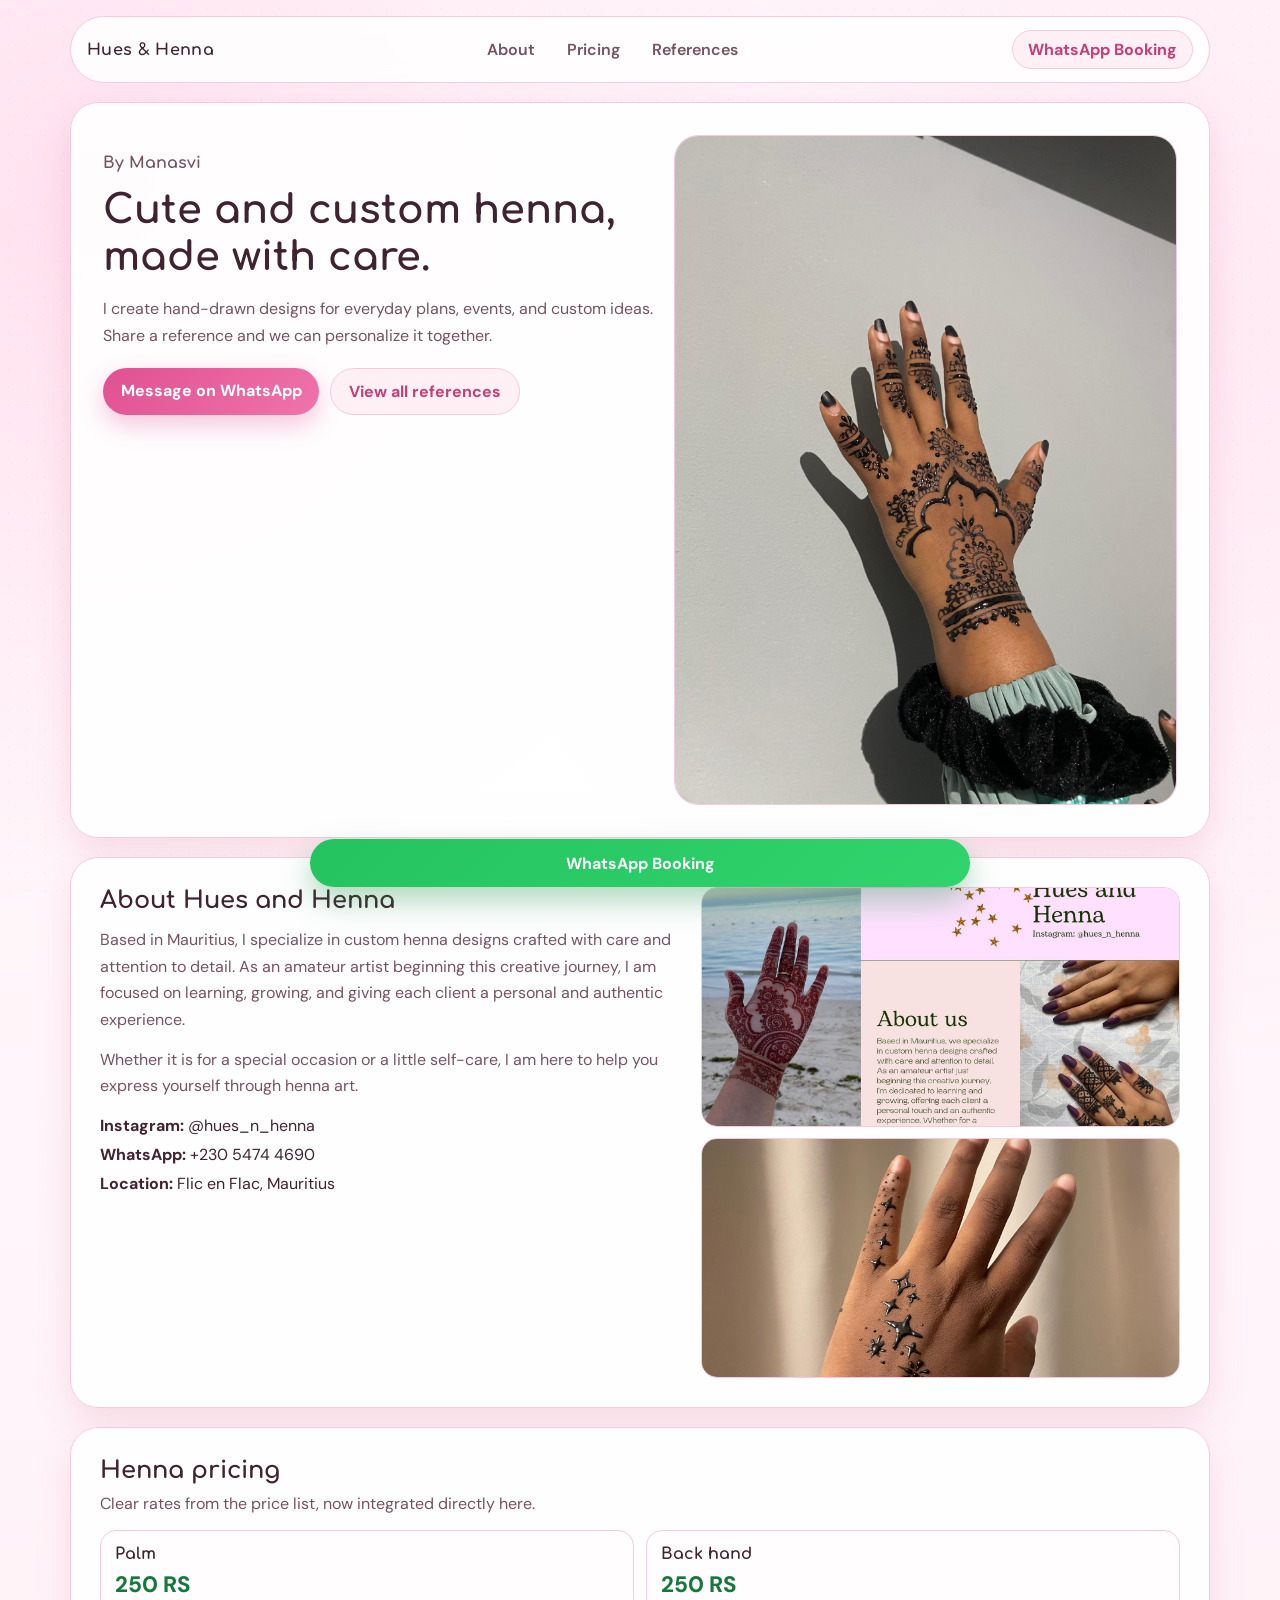
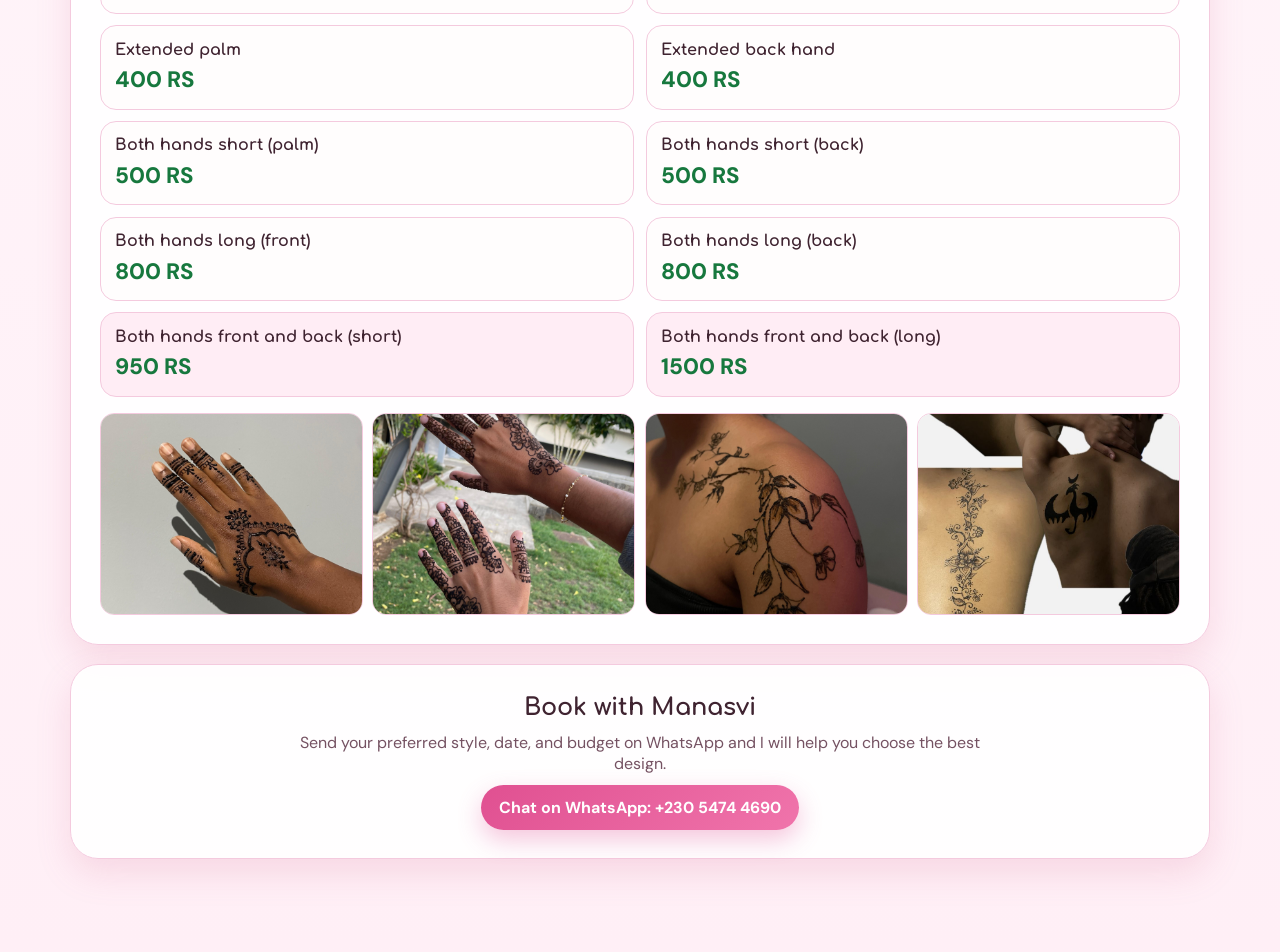
==== index.html @ 6c7c7a72 "Initial Commit" ====
<!DOCTYPE html>
<html lang="en">
  <head>
    <meta charset="UTF-8" />
    <meta name="viewport" content="width=device-width, initial-scale=1.0" />
    <title>Hues & Henna | Manasvi</title>
    <meta
      name="description"
      content="Henna services by Manasvi in Mauritius. View full prices, about details, and book directly on WhatsApp."
    />
    <meta property="og:title" content="Hues & Henna | Manasvi" />
    <meta
      property="og:description"
      content="Custom henna in Mauritius. Check prices and message Manasvi on WhatsApp."
    />
    <meta property="og:type" content="website" />
    <meta property="og:image" content="assets/branding/logo.jpeg" />
    <link rel="preconnect" href="https://fonts.googleapis.com" />
    <link rel="preconnect" href="https://fonts.gstatic.com" crossorigin />
    <link
      href="https://fonts.googleapis.com/css2?family=Comfortaa:wght@400;600;700&family=DM+Sans:wght@400;500;700&display=swap"
      rel="stylesheet"
    />
    <link rel="stylesheet" href="styles.css" />
  </head>
  <body>
    <div class="page-glow" aria-hidden="true"></div>

    <header class="site-header">
      <a href="index.html" class="brand-link">Hues & Henna</a>
      <nav class="top-nav" aria-label="Main navigation">
        <a href="#about">About</a>
        <a href="#pricing">Pricing</a>
        <a href="references.html">References</a>
      </nav>
      <a
        class="cta-top"
        href="https://wa.me/23054744690?text=Hi%20Manasvi%2C%20I%20want%20to%20book%20a%20henna%20design."
        target="_blank"
        rel="noopener noreferrer"
        >WhatsApp Booking</a
      >
    </header>

    <main>
      <section class="hero card reveal">
        <div class="hero-copy">
          <p class="eyebrow">By Manasvi</p>
          <h1>Cute and custom henna, made with care.</h1>
          <p>
            I create hand-drawn designs for everyday plans, events, and custom
            ideas. Share a reference and we can personalize it together.
          </p>
          <div class="hero-actions">
            <a
              class="btn btn-primary"
              href="https://wa.me/23054744690?text=Hi%20Manasvi%2C%20I%20would%20love%20to%20book%20a%20henna%20slot."
              target="_blank"
              rel="noopener noreferrer"
              >Message on WhatsApp</a
            >
            <a class="btn btn-soft" href="references.html">View all references</a>
          </div>
        </div>
        <div class="hero-image-wrap">
          <img
            src="assets/gallery/hands/hands-01.jpeg"
            alt="Henna hand design by Manasvi"
            class="hero-image"
            loading="eager"
          />
        </div>
      </section>

      <section class="about card reveal" id="about">
        <div class="about-content">
          <h2>About Hues and Henna</h2>
          <p>
            Based in Mauritius, I specialize in custom henna designs crafted
            with care and attention to detail. As an amateur artist beginning
            this creative journey, I am focused on learning, growing, and giving
            each client a personal and authentic experience.
          </p>
          <p>
            Whether it is for a special occasion or a little self-care, I am
            here to help you express yourself through henna art.
          </p>
          <ul class="about-meta">
            <li><strong>Instagram:</strong> @hues_n_henna</li>
            <li><strong>WhatsApp:</strong> +230 5474 4690</li>
            <li><strong>Location:</strong> Flic en Flac, Mauritius</li>
          </ul>
        </div>
        <div class="about-photos">
          <img
            src="assets/pricing/price-list-01.jpeg"
            alt="About and brand poster for Hues and Henna"
            loading="lazy"
          />
          <img
            src="assets/gallery/hands/hands-09.jpeg"
            alt="Henna design close-up"
            loading="lazy"
          />
        </div>
      </section>

      <section class="pricing card reveal" id="pricing">
        <div class="section-head">
          <h2>Henna pricing</h2>
          <p>Clear rates from the price list, now integrated directly here.</p>
        </div>

        <div class="pricing-grid">
          <article class="price-item">
            <h3>Palm</h3>
            <p>250 RS</p>
          </article>
          <article class="price-item">
            <h3>Back hand</h3>
            <p>250 RS</p>
          </article>
          <article class="price-item">
            <h3>Extended palm</h3>
            <p>400 RS</p>
          </article>
          <article class="price-item">
            <h3>Extended back hand</h3>
            <p>400 RS</p>
          </article>
          <article class="price-item">
            <h3>Both hands short (palm)</h3>
            <p>500 RS</p>
          </article>
          <article class="price-item">
            <h3>Both hands short (back)</h3>
            <p>500 RS</p>
          </article>
          <article class="price-item">
            <h3>Both hands long (front)</h3>
            <p>800 RS</p>
          </article>
          <article class="price-item">
            <h3>Both hands long (back)</h3>
            <p>800 RS</p>
          </article>
          <article class="price-item highlight">
            <h3>Both hands front and back (short)</h3>
            <p>950 RS</p>
          </article>
          <article class="price-item highlight">
            <h3>Both hands front and back (long)</h3>
            <p>1500 RS</p>
          </article>
        </div>

        <div class="sample-row">
          <figure>
            <img
              src="assets/gallery/hands/hands-03.jpeg"
              alt="Sample henna design on hand"
              loading="lazy"
            />
          </figure>
          <figure>
            <img
              src="assets/gallery/hands/hands-15.jpeg"
              alt="Sample detailed mehendi"
              loading="lazy"
            />
          </figure>
          <figure>
            <img
              src="assets/gallery/shoulders/shoulders-01.jpeg"
              alt="Sample shoulder henna design"
              loading="lazy"
            />
          </figure>
          <figure>
            <img
              src="assets/gallery/back/back-featured.jpeg"
              alt="Sample back henna design"
              loading="lazy"
            />
          </figure>
        </div>
      </section>

      <section class="contact card reveal" id="contact">
        <h2>Book with Manasvi</h2>
        <p>
          Send your preferred style, date, and budget on WhatsApp and I will
          help you choose the best design.
        </p>
        <a
          class="btn btn-primary"
          href="https://wa.me/23054744690?text=Hi%20Manasvi%2C%20I%20want%20to%20book%20henna."
          target="_blank"
          rel="noopener noreferrer"
          >Chat on WhatsApp: +230 5474 4690</a
        >
      </section>
    </main>

    <a
      class="sticky-contact"
      href="https://wa.me/23054744690?text=Hi%20Manasvi%2C%20I%20want%20to%20book%20henna."
      target="_blank"
      rel="noopener noreferrer"
      >WhatsApp Booking</a
    >
  </body>
</html>
---- styles.css ----
:root {
  --bg: #fff8fb;
  --surface: #fffdfd;
  --surface-soft: #fff0f6;
  --text: #3f2330;
  --text-muted: #755262;
  --primary: #e05091;
  --primary-deep: #c43f78;
  --outline: #f4cade;
  --green: #17783e;
  --shadow: 0 14px 34px rgba(206, 92, 137, 0.17);
}

* {
  box-sizing: border-box;
}

html {
  scroll-behavior: smooth;
}

body {
  margin: 0;
  min-height: 100vh;
  font-family: "DM Sans", sans-serif;
  color: var(--text);
  background:
    radial-gradient(circle at 8% 8%, rgba(255, 195, 221, 0.45), transparent 27%),
    radial-gradient(circle at 90% 12%, rgba(255, 219, 235, 0.55), transparent 30%),
    linear-gradient(180deg, #fffafd 0%, #ffeff6 100%);
}

.page-glow {
  position: fixed;
  inset: 0;
  pointer-events: none;
  z-index: 0;
  opacity: 0.3;
  background-image: radial-gradient(rgba(227, 88, 149, 0.12) 1px, transparent 1px);
  background-size: 18px 18px;
}

.site-header,
main,
.sticky-contact {
  position: relative;
  z-index: 1;
}

.site-header {
  width: min(1140px, calc(100% - 2rem));
  margin: 1rem auto 0;
  padding: 0.8rem 1rem;
  border-radius: 999px;
  border: 1px solid var(--outline);
  background: rgba(255, 255, 255, 0.85);
  display: flex;
  justify-content: space-between;
  align-items: center;
  gap: 0.9rem;
  flex-wrap: wrap;
  backdrop-filter: blur(8px);
}

.brand-link {
  text-decoration: none;
  color: var(--text);
  font-family: "Comfortaa", cursive;
  font-weight: 700;
  letter-spacing: 0.02em;
}

.top-nav {
  display: flex;
  align-items: center;
  gap: 0.4rem;
}

.top-nav a {
  text-decoration: none;
  color: var(--text-muted);
  font-weight: 600;
  padding: 0.45rem 0.8rem;
  border-radius: 999px;
}

.top-nav a:hover,
.top-nav a:focus-visible,
.top-nav a.active {
  background: var(--surface-soft);
  color: var(--primary-deep);
}

.cta-top {
  text-decoration: none;
  color: var(--primary-deep);
  border: 1px solid var(--outline);
  background: var(--surface-soft);
  border-radius: 999px;
  padding: 0.52rem 0.95rem;
  font-weight: 700;
  transition: transform 180ms ease, background 180ms ease;
}

.cta-top:hover,
.cta-top:focus-visible {
  transform: translateY(-2px);
  background: #ffe4f0;
}

main {
  width: min(1140px, calc(100% - 2rem));
  margin: 1.2rem auto 5.8rem;
  display: grid;
  gap: 1.2rem;
}

.card {
  border: 1px solid var(--outline);
  background: rgba(255, 255, 255, 0.9);
  border-radius: 28px;
  box-shadow: var(--shadow);
}

h1,
h2,
h3 {
  margin: 0;
  font-family: "Comfortaa", cursive;
}

.eyebrow {
  margin: 0;
  color: var(--primary);
  font-family: "Comfortaa", cursive;
  font-weight: 700;
}

.hero {
  padding: clamp(1.1rem, 3vw, 2rem);
  display: grid;
  grid-template-columns: 1.05fr 0.95fr;
  gap: 1rem;
}

.hero h1 {
  margin-top: 0.65rem;
  font-size: clamp(1.7rem, 3.1vw, 2.7rem);
  line-height: 1.2;
}

.hero-copy p {
  margin: 0.9rem 0 0;
  line-height: 1.65;
  color: var(--text-muted);
}

.hero-actions {
  display: flex;
  flex-wrap: wrap;
  gap: 0.7rem;
  margin-top: 1.2rem;
}

.btn {
  text-decoration: none;
  border-radius: 999px;
  padding: 0.74rem 1.1rem;
  font-weight: 700;
  transition: transform 180ms ease, box-shadow 180ms ease;
}

.btn-primary {
  color: #fff;
  background: linear-gradient(135deg, var(--primary), #f074ab);
  box-shadow: 0 10px 24px rgba(224, 80, 145, 0.32);
}

.btn-primary:hover,
.btn-primary:focus-visible {
  transform: translateY(-2px);
}

.btn-soft {
  color: var(--primary-deep);
  border: 1px solid var(--outline);
  background: var(--surface-soft);
}

.btn-soft:hover,
.btn-soft:focus-visible {
  transform: translateY(-2px);
}

.hero-image-wrap {
  border-radius: 24px;
  border: 1px solid var(--outline);
  overflow: hidden;
  min-height: 360px;
}

.hero-image {
  width: 100%;
  height: 100%;
  object-fit: cover;
  display: block;
}

.about {
  display: grid;
  grid-template-columns: 1.1fr 0.9fr;
  gap: 1rem;
  padding: clamp(1.1rem, 2.5vw, 1.8rem);
}

.about-content p {
  margin: 0.85rem 0 0;
  line-height: 1.65;
  color: var(--text-muted);
}

.about-meta {
  list-style: none;
  margin: 1rem 0 0;
  padding: 0;
  display: grid;
  gap: 0.5rem;
  color: var(--text);
}

.about-photos {
  display: grid;
  gap: 0.7rem;
}

.about-photos img {
  width: 100%;
  height: 240px;
  object-fit: cover;
  border-radius: 16px;
  border: 1px solid var(--outline);
}

.pricing {
  padding: clamp(1.1rem, 2.5vw, 1.8rem);
  display: grid;
  gap: 1rem;
}

.section-head p {
  margin: 0.55rem 0 0;
  color: var(--text-muted);
}

.pricing-grid {
  display: grid;
  grid-template-columns: repeat(2, minmax(0, 1fr));
  gap: 0.7rem;
}

.price-item {
  padding: 0.9rem;
  border-radius: 16px;
  background: var(--surface);
  border: 1px solid var(--outline);
}

.price-item h3 {
  font-size: 1rem;
}

.price-item p {
  margin: 0.42rem 0 0;
  font-size: 1.4rem;
  font-weight: 800;
  color: var(--green);
}

.price-item.highlight {
  background: #ffedf5;
}

.sample-row {
  display: grid;
  grid-template-columns: repeat(4, minmax(0, 1fr));
  gap: 0.6rem;
}

.sample-row figure {
  margin: 0;
  border-radius: 14px;
  overflow: hidden;
  border: 1px solid var(--outline);
  background: #fff;
}

.sample-row img {
  width: 100%;
  height: 200px;
  object-fit: cover;
  display: block;
}

.contact {
  padding: clamp(1.1rem, 2.5vw, 1.8rem);
  text-align: center;
  display: grid;
  justify-items: center;
  gap: 0.7rem;
}

.contact p {
  margin: 0;
  max-width: 720px;
  color: var(--text-muted);
}

.sticky-contact {
  position: fixed;
  bottom: 0.8rem;
  left: 50%;
  transform: translateX(-50%);
  width: min(660px, calc(100% - 1.6rem));
  text-decoration: none;
  text-align: center;
  color: #fff;
  font-weight: 700;
  border-radius: 999px;
  padding: 0.84rem 1rem;
  background: linear-gradient(135deg, #25c360, #30d46d);
  box-shadow: 0 14px 30px rgba(27, 146, 70, 0.35);
  z-index: 2;
}

.reveal {
  animation: floatIn 620ms ease both;
}

.reveal:nth-child(2) {
  animation-delay: 80ms;
}

.reveal:nth-child(3) {
  animation-delay: 140ms;
}

.reveal:nth-child(4) {
  animation-delay: 200ms;
}

.reveal:nth-child(5) {
  animation-delay: 260ms;
}

@keyframes floatIn {
  from {
    opacity: 0;
    transform: translateY(12px);
  }
  to {
    opacity: 1;
    transform: translateY(0);
  }
}

.references-intro {
  padding: clamp(1.1rem, 2.5vw, 1.8rem);
}

.references-intro p {
  margin: 0.6rem 0 0;
  color: var(--text-muted);
}

.reference-group {
  padding: clamp(1.1rem, 2.5vw, 1.8rem);
  display: grid;
  gap: 0.75rem;
}

.reference-grid {
  display: grid;
  grid-template-columns: repeat(4, minmax(0, 1fr));
  gap: 0.65rem;
}

.reference-card {
  display: block;
  border-radius: 14px;
  border: 1px solid var(--outline);
  overflow: hidden;
  background: #fff;
  text-decoration: none;
}

.reference-card img {
  width: 100%;
  height: 260px;
  object-fit: cover;
  display: block;
  transition: transform 220ms ease;
}

.reference-card:hover img,
.reference-card:focus-visible img {
  transform: scale(1.04);
}

@media (max-width: 980px) {
  .hero,
  .about {
    grid-template-columns: 1fr;
  }

  .hero-image-wrap {
    min-height: 300px;
  }

  .reference-grid {
    grid-template-columns: repeat(3, minmax(0, 1fr));
  }
}

@media (max-width: 760px) {
  .site-header {
    border-radius: 24px;
  }

  .pricing-grid {
    grid-template-columns: 1fr;
  }

  .sample-row {
    grid-template-columns: repeat(2, minmax(0, 1fr));
  }

  .top-nav {
    order: 3;
    width: 100%;
    justify-content: center;
  }

  .reference-grid {
    grid-template-columns: repeat(2, minmax(0, 1fr));
  }
}

@media (max-width: 520px) {
  .btn,
  .cta-top {
    width: 100%;
    text-align: center;
  }

  .hero-actions {
    display: grid;
    grid-template-columns: 1fr;
  }

  .sample-row,
  .reference-grid {
    grid-template-columns: 1fr;
  }

  main {
    margin-bottom: 6.4rem;
  }
}
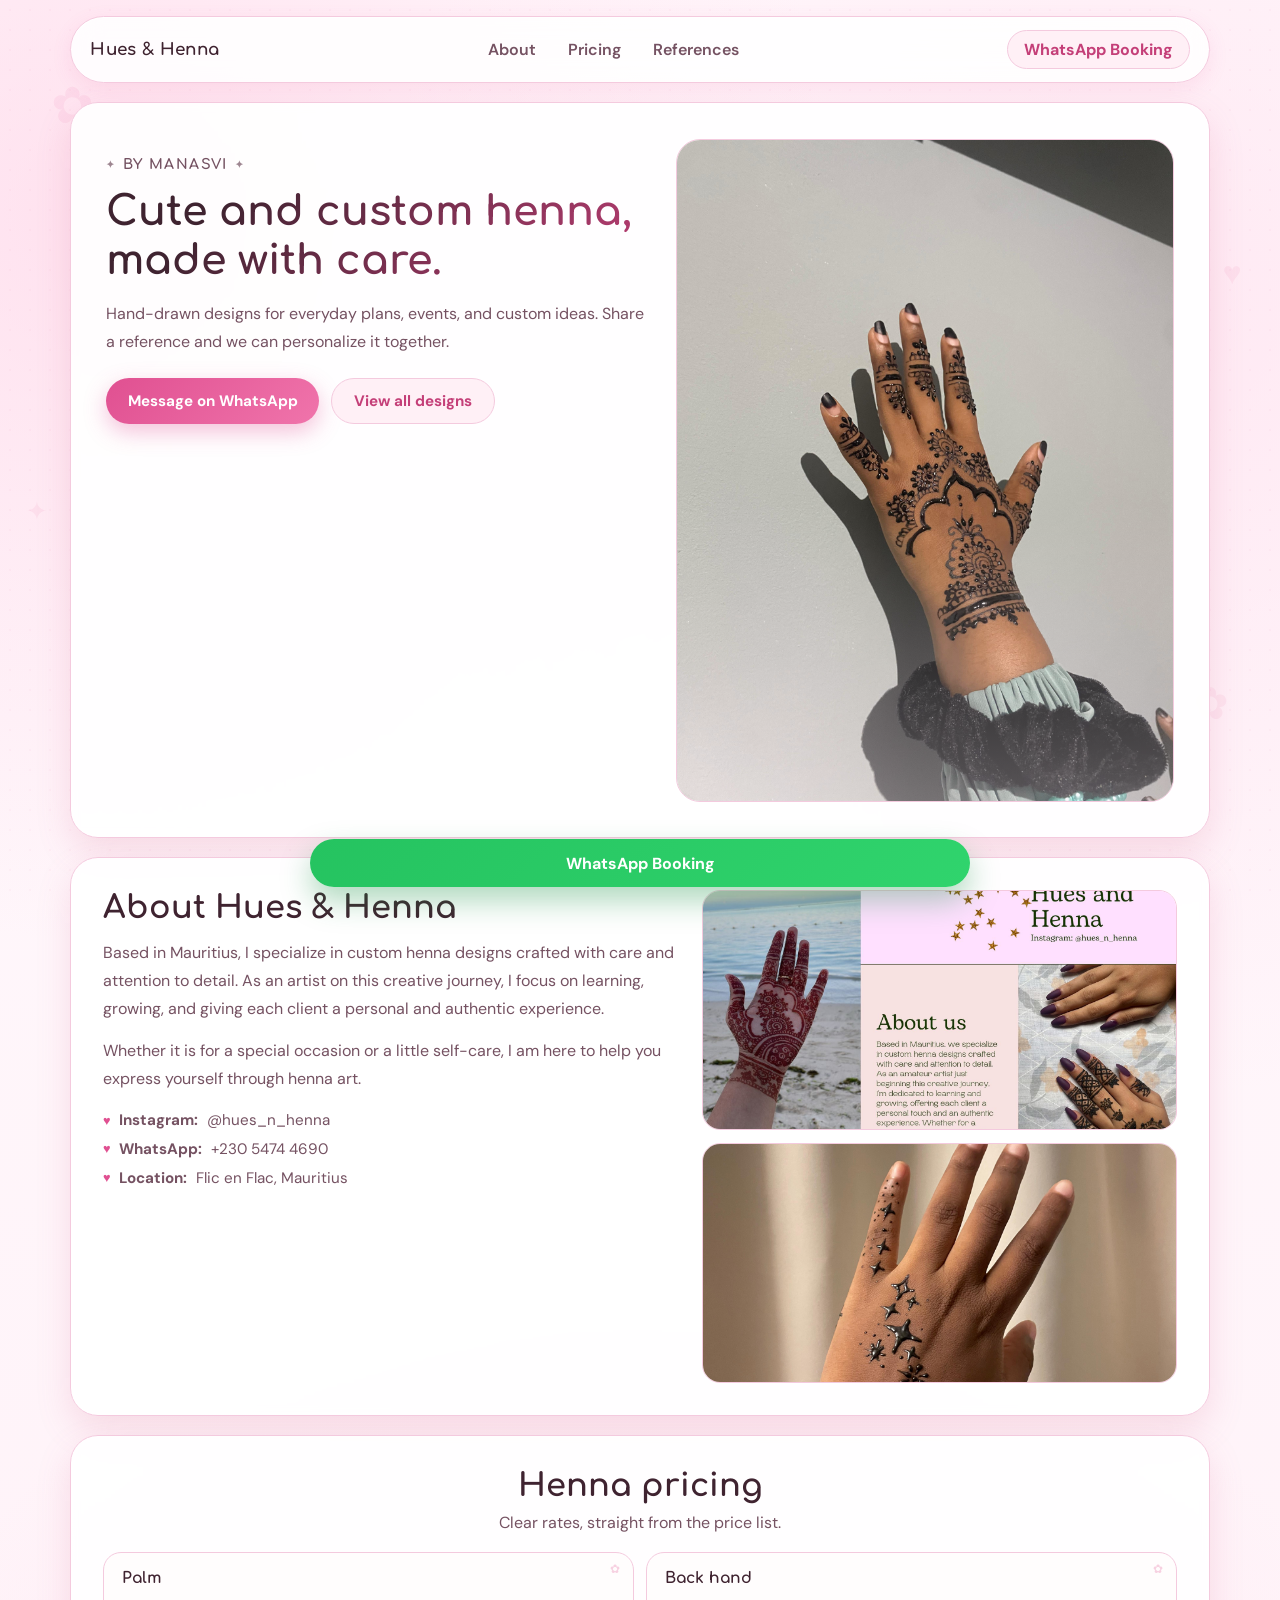
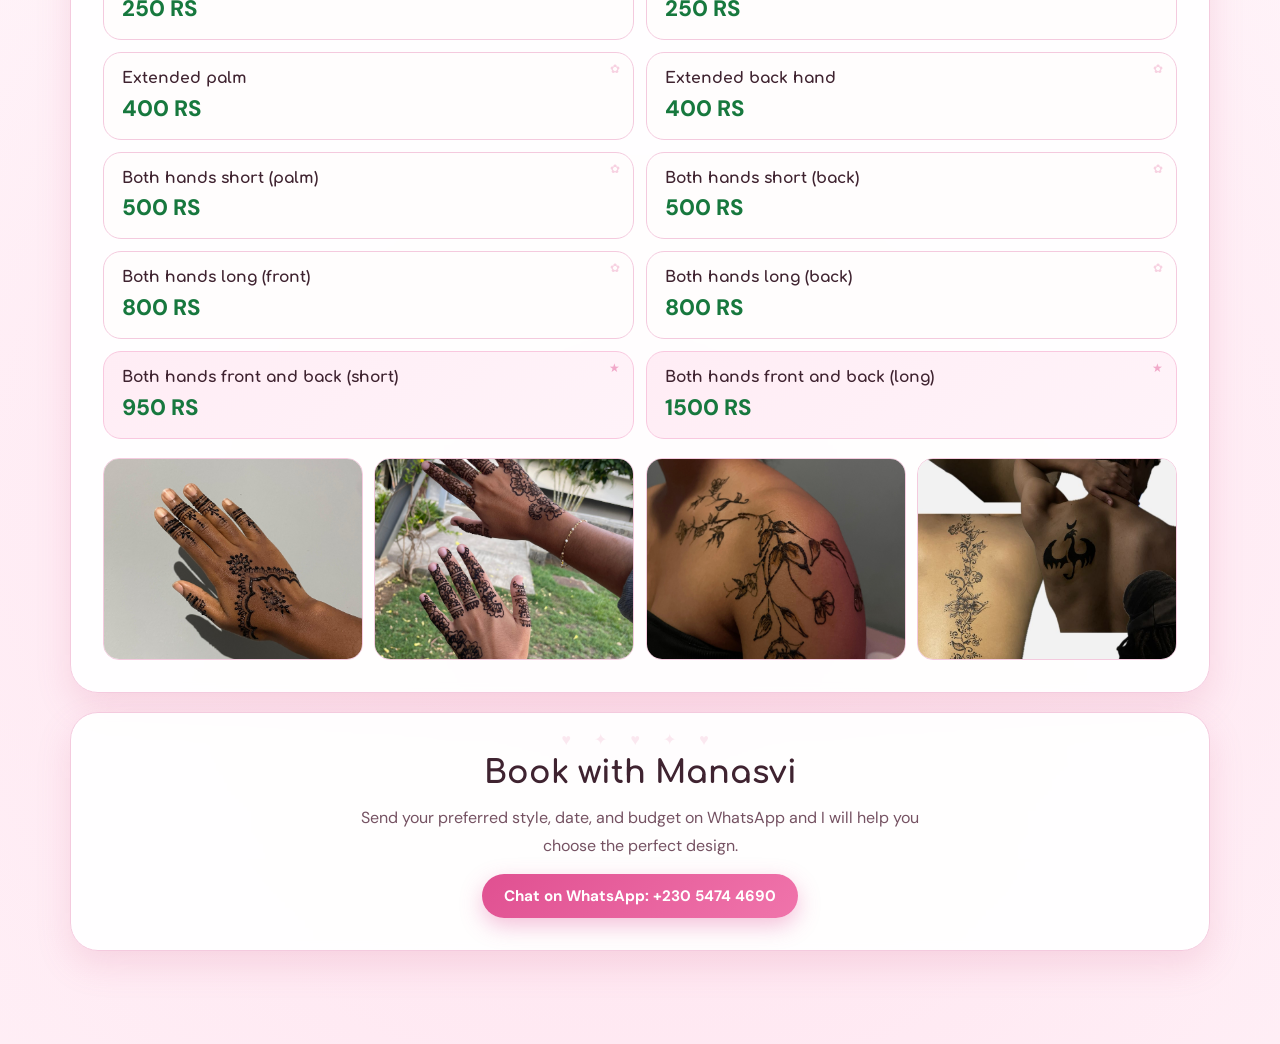
==== commit 6138349f: "Redesign site with cutesy aesthetic, heart cursor trail, and clean gallery - Add heart/sparkle curso" ====
--- a/index.html
+++ b/index.html
@@ -3,12 +3,12 @@
   <head>
     <meta charset="UTF-8" />
     <meta name="viewport" content="width=device-width, initial-scale=1.0" />
-    <title>Hues & Henna | Manasvi</title>
+    <title>Hues &amp; Henna | Manasvi</title>
     <meta
       name="description"
       content="Henna services by Manasvi in Mauritius. View full prices, about details, and book directly on WhatsApp."
     />
-    <meta property="og:title" content="Hues & Henna | Manasvi" />
+    <meta property="og:title" content="Hues &amp; Henna | Manasvi" />
     <meta
       property="og:description"
       content="Custom henna in Mauritius. Check prices and message Manasvi on WhatsApp."
@@ -26,8 +26,14 @@
   <body>
     <div class="page-glow" aria-hidden="true"></div>
 
+    <!-- floating decorative shapes -->
+    <span class="deco-float" aria-hidden="true" style="top:8%;left:4%;font-size:3.2rem;animation-duration:7s;">✿</span>
+    <span class="deco-float" aria-hidden="true" style="top:28%;right:3%;font-size:2rem;animation-duration:9s;animation-delay:1.5s;">♥</span>
+    <span class="deco-float" aria-hidden="true" style="top:55%;left:2%;font-size:1.6rem;animation-duration:8s;animation-delay:3s;">✦</span>
+    <span class="deco-float" aria-hidden="true" style="top:75%;right:4%;font-size:2.8rem;animation-duration:10s;animation-delay:0.8s;">✿</span>
+
     <header class="site-header">
-      <a href="index.html" class="brand-link">Hues & Henna</a>
+      <a href="index.html" class="brand-link">Hues &amp; Henna</a>
       <nav class="top-nav" aria-label="Main navigation">
         <a href="#about">About</a>
         <a href="#pricing">Pricing</a>
@@ -48,8 +54,8 @@
           <p class="eyebrow">By Manasvi</p>
           <h1>Cute and custom henna, made with care.</h1>
           <p>
-            I create hand-drawn designs for everyday plans, events, and custom
-            ideas. Share a reference and we can personalize it together.
+            Hand-drawn designs for everyday plans, events, and custom ideas.
+            Share a reference and we can personalize it together.
           </p>
           <div class="hero-actions">
             <a
@@ -59,7 +65,7 @@
               rel="noopener noreferrer"
               >Message on WhatsApp</a
             >
-            <a class="btn btn-soft" href="references.html">View all references</a>
+            <a class="btn btn-soft" href="references.html">View all designs</a>
           </div>
         </div>
         <div class="hero-image-wrap">
@@ -74,12 +80,12 @@
 
       <section class="about card reveal" id="about">
         <div class="about-content">
-          <h2>About Hues and Henna</h2>
+          <h2>About Hues &amp; Henna</h2>
           <p>
             Based in Mauritius, I specialize in custom henna designs crafted
-            with care and attention to detail. As an amateur artist beginning
-            this creative journey, I am focused on learning, growing, and giving
-            each client a personal and authentic experience.
+            with care and attention to detail. As an artist on this creative
+            journey, I focus on learning, growing, and giving each client a
+            personal and authentic experience.
           </p>
           <p>
             Whether it is for a special occasion or a little self-care, I am
@@ -108,7 +114,7 @@
       <section class="pricing card reveal" id="pricing">
         <div class="section-head">
           <h2>Henna pricing</h2>
-          <p>Clear rates from the price list, now integrated directly here.</p>
+          <p>Clear rates, straight from the price list.</p>
         </div>
 
         <div class="pricing-grid">
@@ -164,8 +170,8 @@
           </figure>
           <figure>
             <img
-              src="assets/gallery/hands/hands-15.jpeg"
-              alt="Sample detailed mehendi"
+              src="assets/gallery/hands/hands-13.jpeg"
+              alt="Sample detailed mehendi on both hands"
               loading="lazy"
             />
           </figure>
@@ -179,7 +185,7 @@
           <figure>
             <img
               src="assets/gallery/back/back-featured.jpeg"
-              alt="Sample back henna design"
+              alt="Sample back henna designs"
               loading="lazy"
             />
           </figure>
@@ -190,7 +196,7 @@
         <h2>Book with Manasvi</h2>
         <p>
           Send your preferred style, date, and budget on WhatsApp and I will
-          help you choose the best design.
+          help you choose the perfect design.
         </p>
         <a
           class="btn btn-primary"
@@ -209,5 +215,44 @@
       rel="noopener noreferrer"
       >WhatsApp Booking</a
     >
+
+    <script>
+      // Heart cursor trail
+      (function () {
+        var glyphs = ["♥", "✦", "✿", "♡", "❀"];
+        var last = 0;
+        document.addEventListener("mousemove", function (e) {
+          var now = Date.now();
+          if (now - last < 90) return;
+          last = now;
+          var el = document.createElement("span");
+          el.className = "heart-trail";
+          el.setAttribute("aria-hidden", "true");
+          el.textContent = glyphs[Math.floor(Math.random() * glyphs.length)];
+          el.style.left = e.clientX + "px";
+          el.style.top = e.clientY + "px";
+          el.style.fontSize = (0.55 + Math.random() * 0.65) + "rem";
+          document.body.appendChild(el);
+          setTimeout(function () { el.remove(); }, 900);
+        });
+      })();
+
+      // Scroll reveal
+      (function () {
+        var els = document.querySelectorAll(".reveal");
+        var io = new IntersectionObserver(
+          function (entries) {
+            entries.forEach(function (entry) {
+              if (entry.isIntersecting) {
+                entry.target.classList.add("in-view");
+                io.unobserve(entry.target);
+              }
+            });
+          },
+          { threshold: 0.08, rootMargin: "0px 0px -30px 0px" }
+        );
+        els.forEach(function (el) { io.observe(el); });
+      })();
+    </script>
   </body>
 </html>
--- a/styles.css
+++ b/styles.css
@@ -9,6 +9,7 @@
   --outline: #f4cade;
   --green: #17783e;
   --shadow: 0 14px 34px rgba(206, 92, 137, 0.17);
+  --shadow-soft: 0 6px 20px rgba(224, 80, 145, 0.1);
 }
 
 * {
@@ -27,19 +28,59 @@
   background:
     radial-gradient(circle at 8% 8%, rgba(255, 195, 221, 0.45), transparent 27%),
     radial-gradient(circle at 90% 12%, rgba(255, 219, 235, 0.55), transparent 30%),
+    radial-gradient(circle at 50% 80%, rgba(255, 180, 210, 0.25), transparent 40%),
     linear-gradient(180deg, #fffafd 0%, #ffeff6 100%);
 }
 
+/* ── Dot grid overlay ── */
 .page-glow {
   position: fixed;
   inset: 0;
   pointer-events: none;
   z-index: 0;
-  opacity: 0.3;
-  background-image: radial-gradient(rgba(227, 88, 149, 0.12) 1px, transparent 1px);
-  background-size: 18px 18px;
-}
-
+  opacity: 0.22;
+  background-image: radial-gradient(rgba(227, 88, 149, 0.18) 1px, transparent 1px);
+  background-size: 20px 20px;
+}
+
+/* ── Floating decorative shapes ── */
+.deco-float {
+  position: fixed;
+  pointer-events: none;
+  z-index: 0;
+  opacity: 0.07;
+  color: var(--primary);
+  user-select: none;
+  animation: decoFloat linear infinite;
+}
+
+@keyframes decoFloat {
+  0%   { transform: translateY(0)   rotate(0deg)  scale(1); }
+  33%  { transform: translateY(-18px) rotate(8deg)  scale(1.05); }
+  66%  { transform: translateY(-8px)  rotate(-5deg) scale(0.97); }
+  100% { transform: translateY(0)   rotate(0deg)  scale(1); }
+}
+
+/* ── Heart cursor trail ── */
+.heart-trail {
+  position: fixed;
+  pointer-events: none;
+  z-index: 99999;
+  color: var(--primary);
+  user-select: none;
+  animation: heartRise 900ms ease forwards;
+  transform: translate(-50%, -50%);
+  font-style: normal;
+  line-height: 1;
+}
+
+@keyframes heartRise {
+  0%   { opacity: 1;   transform: translate(-50%, -50%) scale(1)   rotate(0deg);   }
+  60%  { opacity: 0.7; transform: translate(-50%, -130%) scale(1.1) rotate(-10deg); }
+  100% { opacity: 0;   transform: translate(-50%, -200%) scale(0.3) rotate(15deg);  }
+}
+
+/* ── Z-stacking ── */
 .site-header,
 main,
 .sticky-contact {
@@ -47,19 +88,26 @@
   z-index: 1;
 }
 
+/* ── Header ── */
 .site-header {
   width: min(1140px, calc(100% - 2rem));
   margin: 1rem auto 0;
-  padding: 0.8rem 1rem;
+  padding: 0.8rem 1.2rem;
   border-radius: 999px;
   border: 1px solid var(--outline);
-  background: rgba(255, 255, 255, 0.85);
+  background: rgba(255, 255, 255, 0.88);
   display: flex;
   justify-content: space-between;
   align-items: center;
   gap: 0.9rem;
   flex-wrap: wrap;
-  backdrop-filter: blur(8px);
+  backdrop-filter: blur(14px);
+  box-shadow: var(--shadow-soft), 0 1px 0 rgba(255,255,255,0.9) inset;
+  transition: box-shadow 0.3s ease;
+}
+
+.site-header:hover {
+  box-shadow: var(--shadow), 0 1px 0 rgba(255,255,255,0.9) inset;
 }
 
 .brand-link {
@@ -68,20 +116,27 @@
   font-family: "Comfortaa", cursive;
   font-weight: 700;
   letter-spacing: 0.02em;
+  font-size: 1.05rem;
+  transition: color 0.2s ease;
+}
+
+.brand-link:hover {
+  color: var(--primary);
 }
 
 .top-nav {
   display: flex;
   align-items: center;
-  gap: 0.4rem;
+  gap: 0.3rem;
 }
 
 .top-nav a {
   text-decoration: none;
   color: var(--text-muted);
   font-weight: 600;
-  padding: 0.45rem 0.8rem;
+  padding: 0.45rem 0.85rem;
   border-radius: 999px;
+  transition: background 0.2s ease, color 0.2s ease;
 }
 
 .top-nav a:hover,
@@ -97,17 +152,19 @@
   border: 1px solid var(--outline);
   background: var(--surface-soft);
   border-radius: 999px;
-  padding: 0.52rem 0.95rem;
+  padding: 0.52rem 1rem;
   font-weight: 700;
-  transition: transform 180ms ease, background 180ms ease;
+  transition: transform 200ms ease, background 200ms ease, box-shadow 200ms ease;
 }
 
 .cta-top:hover,
 .cta-top:focus-visible {
   transform: translateY(-2px);
   background: #ffe4f0;
-}
-
+  box-shadow: 0 6px 18px rgba(224, 80, 145, 0.2);
+}
+
+/* ── Main grid ── */
 main {
   width: min(1140px, calc(100% - 2rem));
   margin: 1.2rem auto 5.8rem;
@@ -115,16 +172,18 @@
   gap: 1.2rem;
 }
 
+/* ── Cards ── */
 .card {
   border: 1px solid var(--outline);
-  background: rgba(255, 255, 255, 0.9);
+  background: rgba(255, 255, 255, 0.93);
   border-radius: 28px;
   box-shadow: var(--shadow);
-}
-
-h1,
-h2,
-h3 {
+  backdrop-filter: blur(4px);
+  transition: box-shadow 0.35s ease, transform 0.35s ease;
+}
+
+/* ── Typography ── */
+h1, h2, h3 {
   margin: 0;
   font-family: "Comfortaa", cursive;
 }
@@ -134,51 +193,80 @@
   color: var(--primary);
   font-family: "Comfortaa", cursive;
   font-weight: 700;
-}
-
+  font-size: 0.88rem;
+  letter-spacing: 0.1em;
+  text-transform: uppercase;
+  display: inline-flex;
+  align-items: center;
+  gap: 0.45rem;
+}
+
+.eyebrow::before,
+.eyebrow::after {
+  content: "✦";
+  font-size: 0.65rem;
+  opacity: 0.7;
+}
+
+/* ── Hero ── */
 .hero {
-  padding: clamp(1.1rem, 3vw, 2rem);
+  padding: clamp(1.4rem, 3vw, 2.2rem);
   display: grid;
   grid-template-columns: 1.05fr 0.95fr;
-  gap: 1rem;
+  gap: 1.2rem;
+  overflow: hidden;
 }
 
 .hero h1 {
   margin-top: 0.65rem;
-  font-size: clamp(1.7rem, 3.1vw, 2.7rem);
+  font-size: clamp(1.75rem, 3.2vw, 2.85rem);
   line-height: 1.2;
+  background: linear-gradient(135deg, var(--text) 20%, var(--primary-deep) 100%);
+  -webkit-background-clip: text;
+  -webkit-text-fill-color: transparent;
+  background-clip: text;
 }
 
 .hero-copy p {
   margin: 0.9rem 0 0;
-  line-height: 1.65;
+  line-height: 1.72;
   color: var(--text-muted);
 }
 
 .hero-actions {
   display: flex;
   flex-wrap: wrap;
-  gap: 0.7rem;
-  margin-top: 1.2rem;
-}
-
+  gap: 0.75rem;
+  margin-top: 1.4rem;
+}
+
+/* ── Buttons ── */
 .btn {
   text-decoration: none;
   border-radius: 999px;
-  padding: 0.74rem 1.1rem;
+  padding: 0.76rem 1.35rem;
   font-weight: 700;
-  transition: transform 180ms ease, box-shadow 180ms ease;
+  font-size: 0.95rem;
+  transition: transform 200ms ease, box-shadow 200ms ease, background 200ms ease;
+  display: inline-flex;
+  align-items: center;
+  gap: 0.35rem;
 }
 
 .btn-primary {
   color: #fff;
-  background: linear-gradient(135deg, var(--primary), #f074ab);
-  box-shadow: 0 10px 24px rgba(224, 80, 145, 0.32);
+  background: linear-gradient(135deg, var(--primary) 0%, #f074ab 100%);
+  box-shadow: 0 8px 22px rgba(224, 80, 145, 0.35);
 }
 
 .btn-primary:hover,
 .btn-primary:focus-visible {
-  transform: translateY(-2px);
+  transform: translateY(-3px);
+  box-shadow: 0 14px 30px rgba(224, 80, 145, 0.45);
+}
+
+.btn-primary:active {
+  transform: translateY(-1px);
 }
 
 .btn-soft {
@@ -189,14 +277,26 @@
 
 .btn-soft:hover,
 .btn-soft:focus-visible {
-  transform: translateY(-2px);
-}
-
+  transform: translateY(-3px);
+  background: #ffe4f0;
+  box-shadow: 0 8px 20px rgba(224, 80, 145, 0.15);
+}
+
+/* ── Hero image ── */
 .hero-image-wrap {
   border-radius: 24px;
   border: 1px solid var(--outline);
   overflow: hidden;
   min-height: 360px;
+  position: relative;
+}
+
+.hero-image-wrap::after {
+  content: "";
+  position: absolute;
+  inset: 0;
+  background: linear-gradient(to bottom, transparent 55%, rgba(255, 240, 250, 0.35));
+  pointer-events: none;
 }
 
 .hero-image {
@@ -204,47 +304,86 @@
   height: 100%;
   object-fit: cover;
   display: block;
-}
-
+  transition: transform 0.6s ease;
+}
+
+.hero-image-wrap:hover .hero-image {
+  transform: scale(1.04);
+}
+
+/* ── About ── */
 .about {
   display: grid;
   grid-template-columns: 1.1fr 0.9fr;
-  gap: 1rem;
-  padding: clamp(1.1rem, 2.5vw, 1.8rem);
+  gap: 1.2rem;
+  padding: clamp(1.4rem, 2.5vw, 2rem);
+}
+
+.about h2 {
+  font-size: clamp(1.4rem, 2.5vw, 2rem);
 }
 
 .about-content p {
   margin: 0.85rem 0 0;
-  line-height: 1.65;
+  line-height: 1.75;
   color: var(--text-muted);
 }
 
 .about-meta {
   list-style: none;
-  margin: 1rem 0 0;
+  margin: 1.1rem 0 0;
   padding: 0;
   display: grid;
-  gap: 0.5rem;
-  color: var(--text);
+  gap: 0.55rem;
+}
+
+.about-meta li {
+  display: flex;
+  align-items: center;
+  gap: 0.55rem;
+  font-size: 0.95rem;
+  color: var(--text-muted);
+}
+
+.about-meta li::before {
+  content: "♥";
+  color: var(--primary);
+  font-size: 0.8rem;
+  flex-shrink: 0;
 }
 
 .about-photos {
   display: grid;
-  gap: 0.7rem;
+  gap: 0.8rem;
 }
 
 .about-photos img {
   width: 100%;
   height: 240px;
   object-fit: cover;
-  border-radius: 16px;
-  border: 1px solid var(--outline);
-}
-
+  border-radius: 18px;
+  border: 1px solid var(--outline);
+  transition: transform 0.35s ease, box-shadow 0.35s ease;
+}
+
+.about-photos img:hover {
+  transform: scale(1.025);
+  box-shadow: var(--shadow);
+}
+
+/* ── Pricing ── */
 .pricing {
-  padding: clamp(1.1rem, 2.5vw, 1.8rem);
-  display: grid;
-  gap: 1rem;
+  padding: clamp(1.4rem, 2.5vw, 2rem);
+  display: grid;
+  gap: 1.2rem;
+}
+
+.section-head {
+  text-align: center;
+}
+
+.section-head h2 {
+  font-size: clamp(1.4rem, 2.5vw, 2rem);
 }
 
 .section-head p {
@@ -255,18 +394,36 @@
 .pricing-grid {
   display: grid;
   grid-template-columns: repeat(2, minmax(0, 1fr));
-  gap: 0.7rem;
+  gap: 0.75rem;
 }
 
 .price-item {
-  padding: 0.9rem;
-  border-radius: 16px;
+  padding: 1rem 1.15rem;
+  border-radius: 18px;
   background: var(--surface);
   border: 1px solid var(--outline);
+  position: relative;
+  overflow: hidden;
+  transition: transform 0.25s ease, box-shadow 0.25s ease;
+}
+
+.price-item::before {
+  content: "✿";
+  position: absolute;
+  top: 0.55rem;
+  right: 0.8rem;
+  font-size: 0.72rem;
+  color: var(--primary);
+  opacity: 0.25;
+}
+
+.price-item:hover {
+  transform: translateY(-3px);
+  box-shadow: var(--shadow-soft);
 }
 
 .price-item h3 {
-  font-size: 1rem;
+  font-size: 0.97rem;
 }
 
 .price-item p {
@@ -277,21 +434,46 @@
 }
 
 .price-item.highlight {
-  background: #ffedf5;
-}
-
+  background: linear-gradient(140deg, #ffedf5, #fff3f9);
+  border-color: #f9c8df;
+}
+
+.price-item.highlight::before {
+  content: "★";
+  opacity: 0.45;
+}
+
+/* ── Sample row ── */
 .sample-row {
   display: grid;
   grid-template-columns: repeat(4, minmax(0, 1fr));
-  gap: 0.6rem;
+  gap: 0.7rem;
 }
 
 .sample-row figure {
   margin: 0;
-  border-radius: 14px;
+  border-radius: 16px;
   overflow: hidden;
   border: 1px solid var(--outline);
   background: #fff;
+  position: relative;
+}
+
+.sample-row figure::after {
+  content: "♥";
+  position: absolute;
+  top: 50%;
+  left: 50%;
+  transform: translate(-50%, -50%) scale(0);
+  color: #fff;
+  font-size: 2rem;
+  transition: transform 0.28s cubic-bezier(0.34, 1.56, 0.64, 1);
+  pointer-events: none;
+  text-shadow: 0 2px 10px rgba(0,0,0,0.25);
+}
+
+.sample-row figure:hover::after {
+  transform: translate(-50%, -50%) scale(1);
 }
 
 .sample-row img {
@@ -299,22 +481,51 @@
   height: 200px;
   object-fit: cover;
   display: block;
-}
-
+  transition: transform 0.4s ease, filter 0.3s ease;
+}
+
+.sample-row figure:hover img {
+  transform: scale(1.07);
+  filter: brightness(0.8) saturate(1.1);
+}
+
+/* ── Contact ── */
 .contact {
-  padding: clamp(1.1rem, 2.5vw, 1.8rem);
+  padding: clamp(1.6rem, 2.5vw, 2.4rem);
   text-align: center;
   display: grid;
   justify-items: center;
-  gap: 0.7rem;
+  gap: 0.9rem;
+  position: relative;
+  overflow: hidden;
+}
+
+.contact::before {
+  content: "♥  ✦  ♥  ✦  ♥";
+  position: absolute;
+  top: 1rem;
+  left: 50%;
+  transform: translateX(-50%);
+  color: var(--primary);
+  opacity: 0.12;
+  font-size: 1rem;
+  letter-spacing: 0.6rem;
+  white-space: nowrap;
+}
+
+.contact h2 {
+  font-size: clamp(1.4rem, 2.5vw, 2rem);
+  margin-top: 0.6rem;
 }
 
 .contact p {
   margin: 0;
-  max-width: 720px;
+  max-width: 560px;
   color: var(--text-muted);
-}
-
+  line-height: 1.72;
+}
+
+/* ── Sticky WhatsApp button ── */
 .sticky-contact {
   position: fixed;
   bottom: 0.8rem;
@@ -329,68 +540,126 @@
   padding: 0.84rem 1rem;
   background: linear-gradient(135deg, #25c360, #30d46d);
   box-shadow: 0 14px 30px rgba(27, 146, 70, 0.35);
-  z-index: 2;
-}
-
+  z-index: 10;
+  transition: transform 0.22s ease, box-shadow 0.22s ease;
+  animation: pulseGreen 3s ease infinite;
+}
+
+.sticky-contact:hover {
+  transform: translateX(-50%) translateY(-3px);
+  box-shadow: 0 20px 40px rgba(27, 146, 70, 0.45);
+  animation: none;
+}
+
+@keyframes pulseGreen {
+  0%, 100% { box-shadow: 0 14px 30px rgba(27, 146, 70, 0.35); }
+  50%       { box-shadow: 0 14px 42px rgba(27, 146, 70, 0.55), 0 0 0 5px rgba(37, 195, 96, 0.12); }
+}
+
+/* ── Scroll-reveal ── */
 .reveal {
-  animation: floatIn 620ms ease both;
-}
-
-.reveal:nth-child(2) {
-  animation-delay: 80ms;
-}
-
-.reveal:nth-child(3) {
-  animation-delay: 140ms;
-}
-
-.reveal:nth-child(4) {
-  animation-delay: 200ms;
-}
-
-.reveal:nth-child(5) {
-  animation-delay: 260ms;
-}
-
-@keyframes floatIn {
-  from {
-    opacity: 0;
-    transform: translateY(12px);
-  }
-  to {
-    opacity: 1;
-    transform: translateY(0);
-  }
-}
-
+  opacity: 0;
+  transform: translateY(28px);
+  transition: opacity 650ms ease, transform 650ms ease;
+}
+
+.reveal.in-view {
+  opacity: 1;
+  transform: translateY(0);
+}
+
+.reveal.in-view:nth-child(2) { transition-delay: 60ms; }
+.reveal.in-view:nth-child(3) { transition-delay: 120ms; }
+.reveal.in-view:nth-child(4) { transition-delay: 180ms; }
+.reveal.in-view:nth-child(5) { transition-delay: 240ms; }
+
+/* ── References page ── */
 .references-intro {
-  padding: clamp(1.1rem, 2.5vw, 1.8rem);
+  padding: clamp(1.4rem, 2.5vw, 2rem);
+  text-align: center;
+}
+
+.references-intro h1 {
+  font-size: clamp(1.75rem, 3vw, 2.6rem);
+  background: linear-gradient(135deg, var(--text) 20%, var(--primary-deep) 100%);
+  -webkit-background-clip: text;
+  -webkit-text-fill-color: transparent;
+  background-clip: text;
 }
 
 .references-intro p {
-  margin: 0.6rem 0 0;
+  margin: 0.7rem auto 0;
+  max-width: 580px;
   color: var(--text-muted);
+  line-height: 1.72;
 }
 
 .reference-group {
-  padding: clamp(1.1rem, 2.5vw, 1.8rem);
-  display: grid;
+  padding: clamp(1.4rem, 2.5vw, 2rem);
+  display: grid;
+  gap: 1rem;
+}
+
+.reference-group h2 {
+  font-size: clamp(1.2rem, 2vw, 1.55rem);
+  display: flex;
+  align-items: center;
+  gap: 0.55rem;
+}
+
+.reference-group h2::before {
+  content: "✦";
+  color: var(--primary);
+  font-size: 0.8em;
+}
+
+.reference-grid {
+  display: grid;
+  grid-template-columns: repeat(4, minmax(0, 1fr));
   gap: 0.75rem;
-}
-
-.reference-grid {
-  display: grid;
-  grid-template-columns: repeat(4, minmax(0, 1fr));
-  gap: 0.65rem;
 }
 
 .reference-card {
   display: block;
-  border-radius: 14px;
+  border-radius: 16px;
   border: 1px solid var(--outline);
   overflow: hidden;
   background: #fff;
   text-decoration: none;
+  position: relative;
+  transition: box-shadow 0.25s ease;
+}
+
+.reference-card:hover,
+.reference-card:focus-visible {
+  box-shadow: var(--shadow);
+}
+
+.reference-card::after {
+  content: "↗";
+  position: absolute;
+  bottom: 0.6rem;
+  right: 0.65rem;
+  width: 30px;
+  height: 30px;
+  background: rgba(255,255,255,0.92);
+  color: var(--primary);
+  border-radius: 50%;
+  font-size: 0.85rem;
+  font-weight: 800;
+  opacity: 0;
+  transform: scale(0.6);
+  transition: opacity 0.22s ease, transform 0.22s cubic-bezier(0.34, 1.56, 0.64, 1);
+  backdrop-filter: blur(4px);
+  line-height: 30px;
+  text-align: center;
+  pointer-events: none;
+}
+
+.reference-card:hover::after,
+.reference-card:focus-visible::after {
+  opacity: 1;
+  transform: scale(1);
 }
 
 .reference-card img {
@@ -398,14 +667,15 @@
   height: 260px;
   object-fit: cover;
   display: block;
-  transition: transform 220ms ease;
+  transition: transform 300ms ease;
 }
 
 .reference-card:hover img,
 .reference-card:focus-visible img {
-  transform: scale(1.04);
-}
-
+  transform: scale(1.06);
+}
+
+/* ── Responsive ── */
 @media (max-width: 980px) {
   .hero,
   .about {
@@ -450,6 +720,7 @@
   .cta-top {
     width: 100%;
     text-align: center;
+    justify-content: center;
   }
 
   .hero-actions {
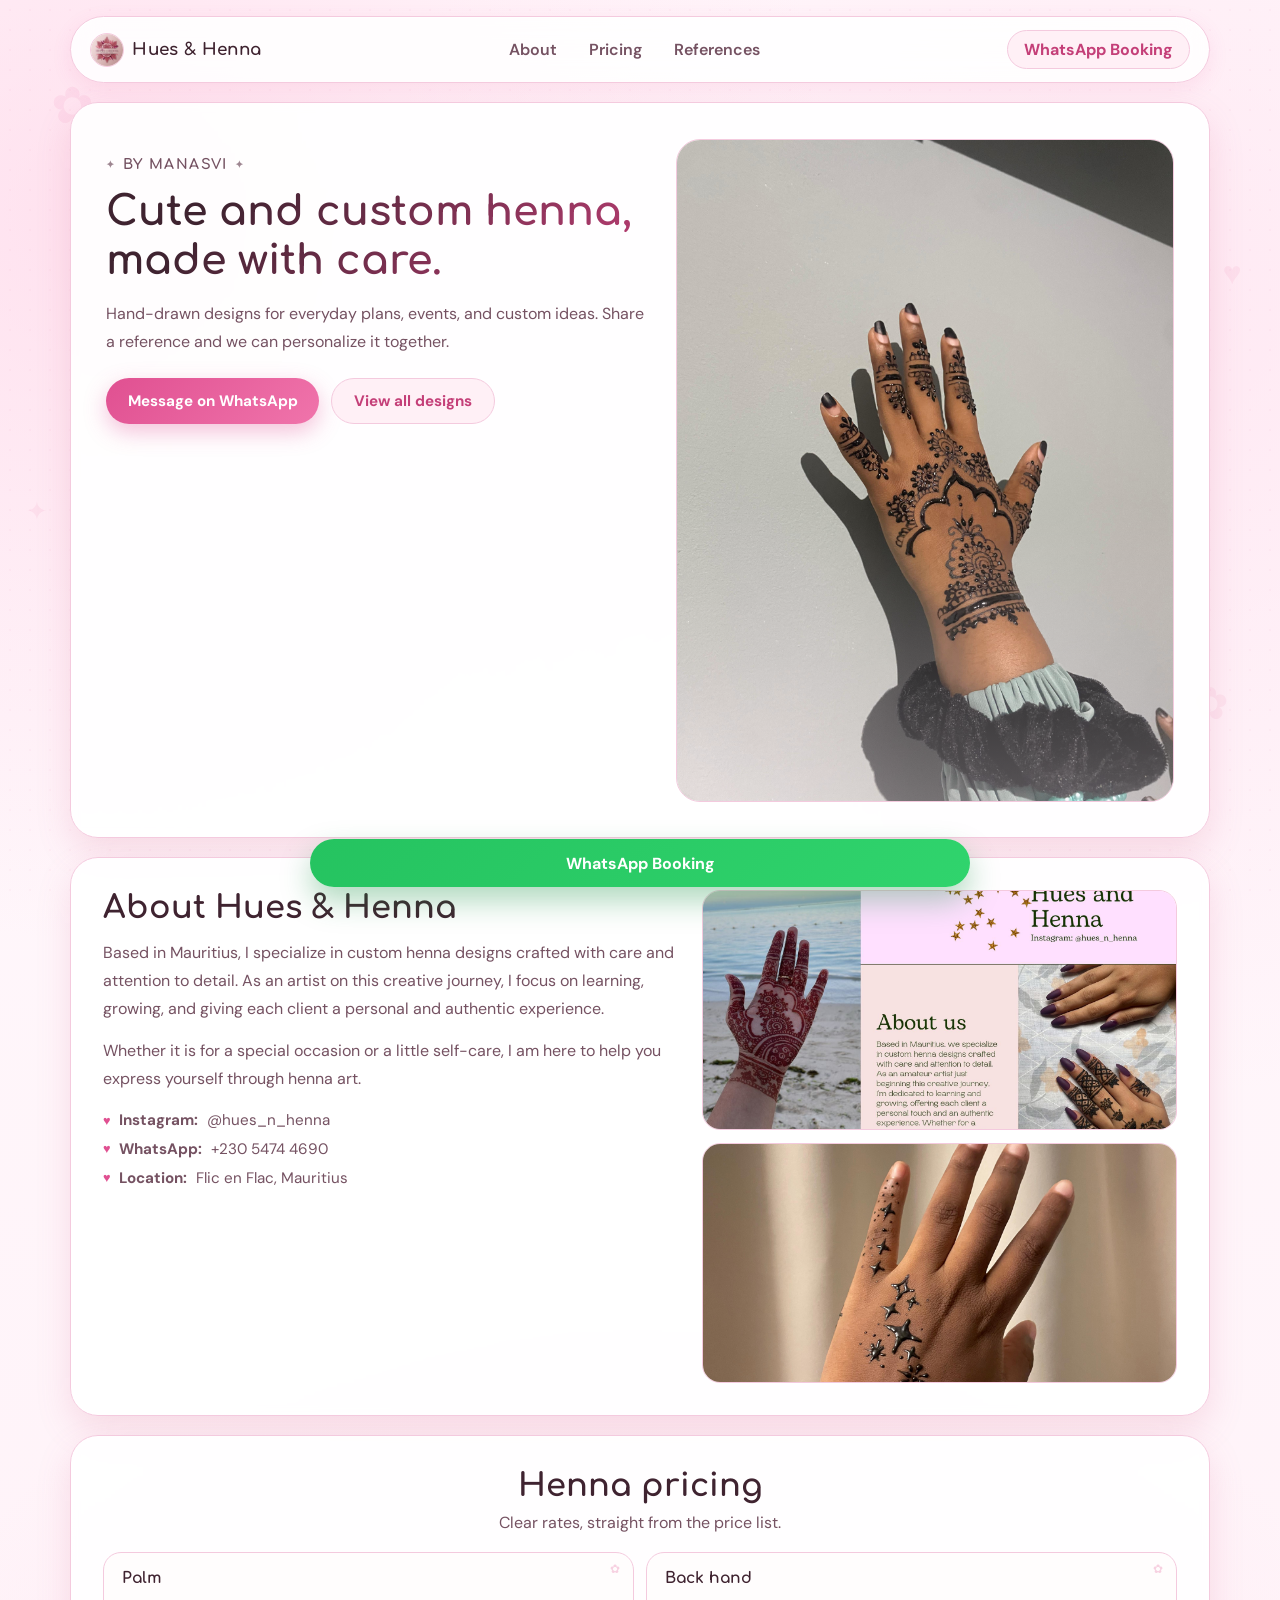
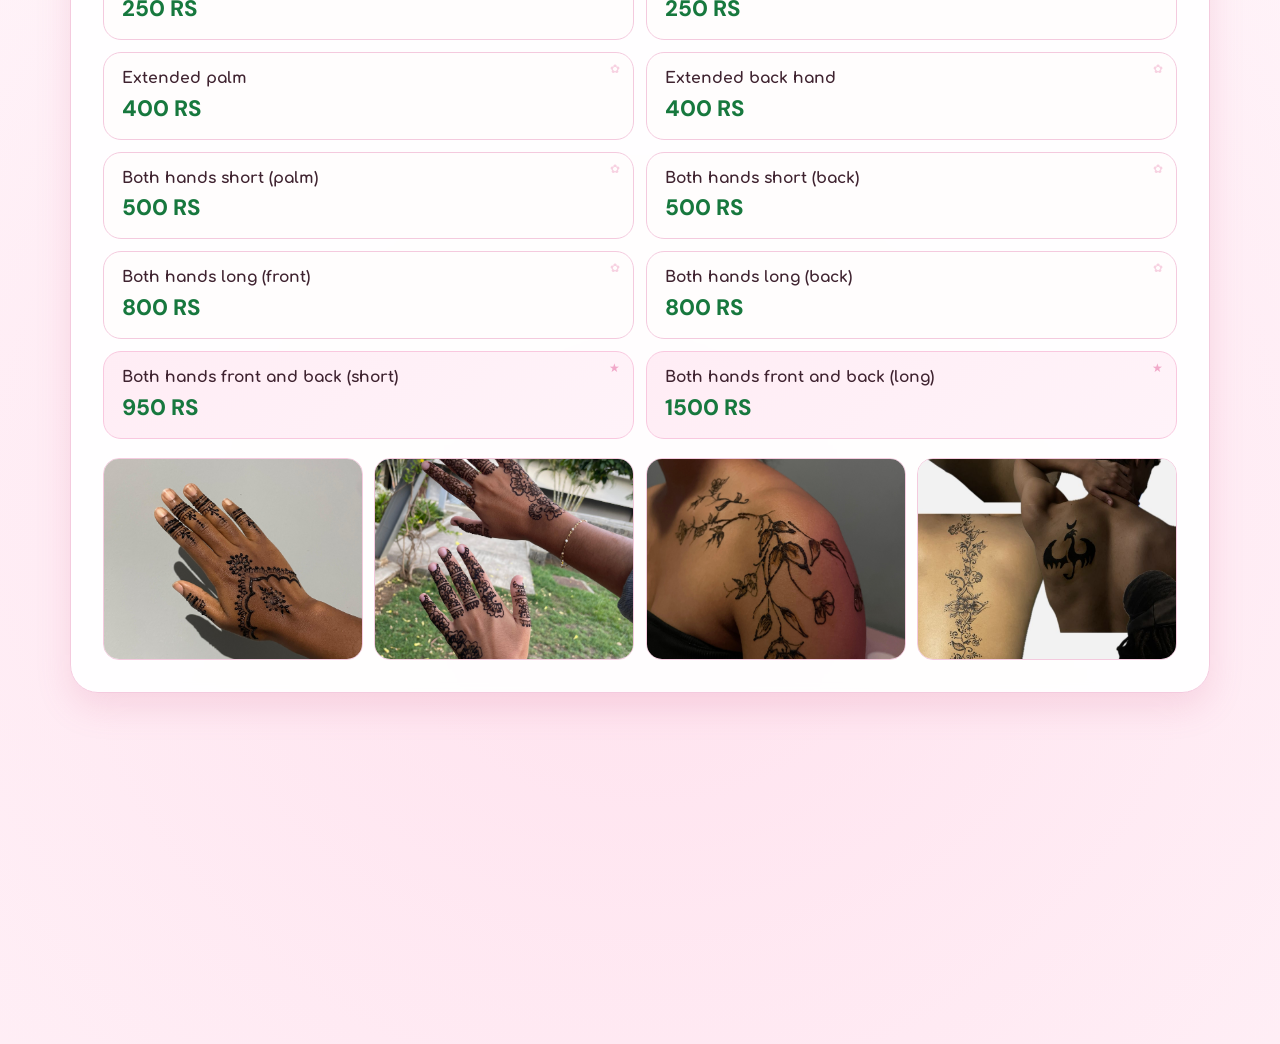
==== commit ff76a54d: "Add lightbox viewer, logo in header, and inline image opening - Logo thumbnail now appears next to b" ====
--- a/index.html
+++ b/index.html
@@ -33,7 +33,10 @@
     <span class="deco-float" aria-hidden="true" style="top:75%;right:4%;font-size:2.8rem;animation-duration:10s;animation-delay:0.8s;">✿</span>
 
     <header class="site-header">
-      <a href="index.html" class="brand-link">Hues &amp; Henna</a>
+      <a href="index.html" class="brand-link">
+        <img src="assets/branding/logo.jpeg" alt="" class="brand-logo" />
+        Hues &amp; Henna
+      </a>
       <nav class="top-nav" aria-label="Main navigation">
         <a href="#about">About</a>
         <a href="#pricing">Pricing</a>
@@ -216,6 +219,15 @@
       >WhatsApp Booking</a
     >
 
+    <!-- Lightbox -->
+    <div class="lightbox" id="lightbox" role="dialog" aria-modal="true" aria-label="Image viewer">
+      <img class="lightbox-img" id="lb-img" src="" alt="" />
+      <button class="lb-btn lb-close" id="lb-close" aria-label="Close">✕</button>
+      <button class="lb-btn lb-prev"  id="lb-prev"  aria-label="Previous">‹</button>
+      <button class="lb-btn lb-next"  id="lb-next"  aria-label="Next">›</button>
+      <span class="lb-counter" id="lb-counter"></span>
+    </div>
+
     <script>
       // Heart cursor trail
       (function () {
@@ -253,6 +265,59 @@
         );
         els.forEach(function (el) { io.observe(el); });
       })();
+
+      // Lightbox
+      (function () {
+        var lb     = document.getElementById("lightbox");
+        var lbImg  = document.getElementById("lb-img");
+        var lbCnt  = document.getElementById("lb-counter");
+        var items  = [];
+        var cur    = 0;
+
+        // Collect sample-row figures
+        document.querySelectorAll(".sample-row figure").forEach(function (fig) {
+          var img = fig.querySelector("img");
+          items.push({ src: img.src, alt: img.alt });
+          fig.addEventListener("click", function () { open(items.length - 1 - (items.length - 1 - items.findIndex(function(x){ return x.src === img.src; }))); });
+        });
+
+        function open(idx) {
+          cur = (idx + items.length) % items.length;
+          lbImg.src = items[cur].src;
+          lbImg.alt = items[cur].alt;
+          lbCnt.textContent = (cur + 1) + " / " + items.length;
+          lb.classList.add("open");
+          document.body.style.overflow = "hidden";
+        }
+
+        function close() {
+          lb.classList.remove("open");
+          document.body.style.overflow = "";
+          setTimeout(function () { lbImg.src = ""; }, 300);
+        }
+
+        // Re-collect after DOM is ready
+        var figs = document.querySelectorAll(".sample-row figure");
+        items = [];
+        figs.forEach(function (fig) {
+          var img = fig.querySelector("img");
+          items.push({ src: img.src, alt: img.alt });
+        });
+        figs.forEach(function (fig, i) {
+          fig.addEventListener("click", function () { open(i); });
+        });
+
+        document.getElementById("lb-close").addEventListener("click", close);
+        document.getElementById("lb-prev").addEventListener("click", function () { open(cur - 1); });
+        document.getElementById("lb-next").addEventListener("click", function () { open(cur + 1); });
+        lb.addEventListener("click", function (e) { if (e.target === lb) close(); });
+        document.addEventListener("keydown", function (e) {
+          if (!lb.classList.contains("open")) return;
+          if (e.key === "Escape")     close();
+          if (e.key === "ArrowLeft")  open(cur - 1);
+          if (e.key === "ArrowRight") open(cur + 1);
+        });
+      })();
     </script>
   </body>
 </html>
--- a/styles.css
+++ b/styles.css
@@ -118,10 +118,22 @@
   letter-spacing: 0.02em;
   font-size: 1.05rem;
   transition: color 0.2s ease;
+  display: inline-flex;
+  align-items: center;
+  gap: 0.5rem;
 }
 
 .brand-link:hover {
   color: var(--primary);
+}
+
+.brand-logo {
+  width: 34px;
+  height: 34px;
+  border-radius: 50%;
+  object-fit: cover;
+  border: 1.5px solid var(--outline);
+  flex-shrink: 0;
 }
 
 .top-nav {
@@ -457,6 +469,7 @@
   border: 1px solid var(--outline);
   background: #fff;
   position: relative;
+  cursor: pointer;
 }
 
 .sample-row figure::after {
@@ -737,3 +750,78 @@
     margin-bottom: 6.4rem;
   }
 }
+
+/* ── Lightbox ── */
+.lightbox {
+  position: fixed;
+  inset: 0;
+  z-index: 9000;
+  background: rgba(30, 8, 16, 0.9);
+  display: flex;
+  align-items: center;
+  justify-content: center;
+  opacity: 0;
+  pointer-events: none;
+  transition: opacity 280ms ease;
+  backdrop-filter: blur(10px);
+}
+
+.lightbox.open {
+  opacity: 1;
+  pointer-events: all;
+}
+
+.lightbox-img {
+  max-width: min(88vw, 820px);
+  max-height: 86vh;
+  border-radius: 18px;
+  object-fit: contain;
+  box-shadow: 0 40px 90px rgba(0,0,0,0.55);
+  transform: scale(0.93);
+  transition: transform 300ms cubic-bezier(0.34, 1.36, 0.64, 1);
+  display: block;
+}
+
+.lightbox.open .lightbox-img {
+  transform: scale(1);
+}
+
+.lb-btn {
+  position: absolute;
+  width: 42px;
+  height: 42px;
+  background: rgba(255,255,255,0.14);
+  border: 1px solid rgba(255,255,255,0.2);
+  border-radius: 50%;
+  color: #fff;
+  font-size: 1.1rem;
+  cursor: pointer;
+  display: flex;
+  align-items: center;
+  justify-content: center;
+  backdrop-filter: blur(6px);
+  transition: background 0.2s ease, transform 0.2s ease;
+  line-height: 1;
+}
+
+.lb-btn:hover {
+  background: rgba(255,255,255,0.26);
+  transform: scale(1.08);
+}
+
+.lb-close { top: 1rem; right: 1rem; font-size: 1.3rem; }
+.lb-prev  { left: 1rem; top: 50%; transform: translateY(-50%); }
+.lb-next  { right: 1rem; top: 50%; transform: translateY(-50%); }
+.lb-prev:hover { transform: translateY(-50%) scale(1.08); }
+.lb-next:hover { transform: translateY(-50%) scale(1.08); }
+
+.lb-counter {
+  position: absolute;
+  bottom: 1.1rem;
+  left: 50%;
+  transform: translateX(-50%);
+  color: rgba(255,255,255,0.6);
+  font-size: 0.82rem;
+  font-family: "DM Sans", sans-serif;
+  letter-spacing: 0.04em;
+}
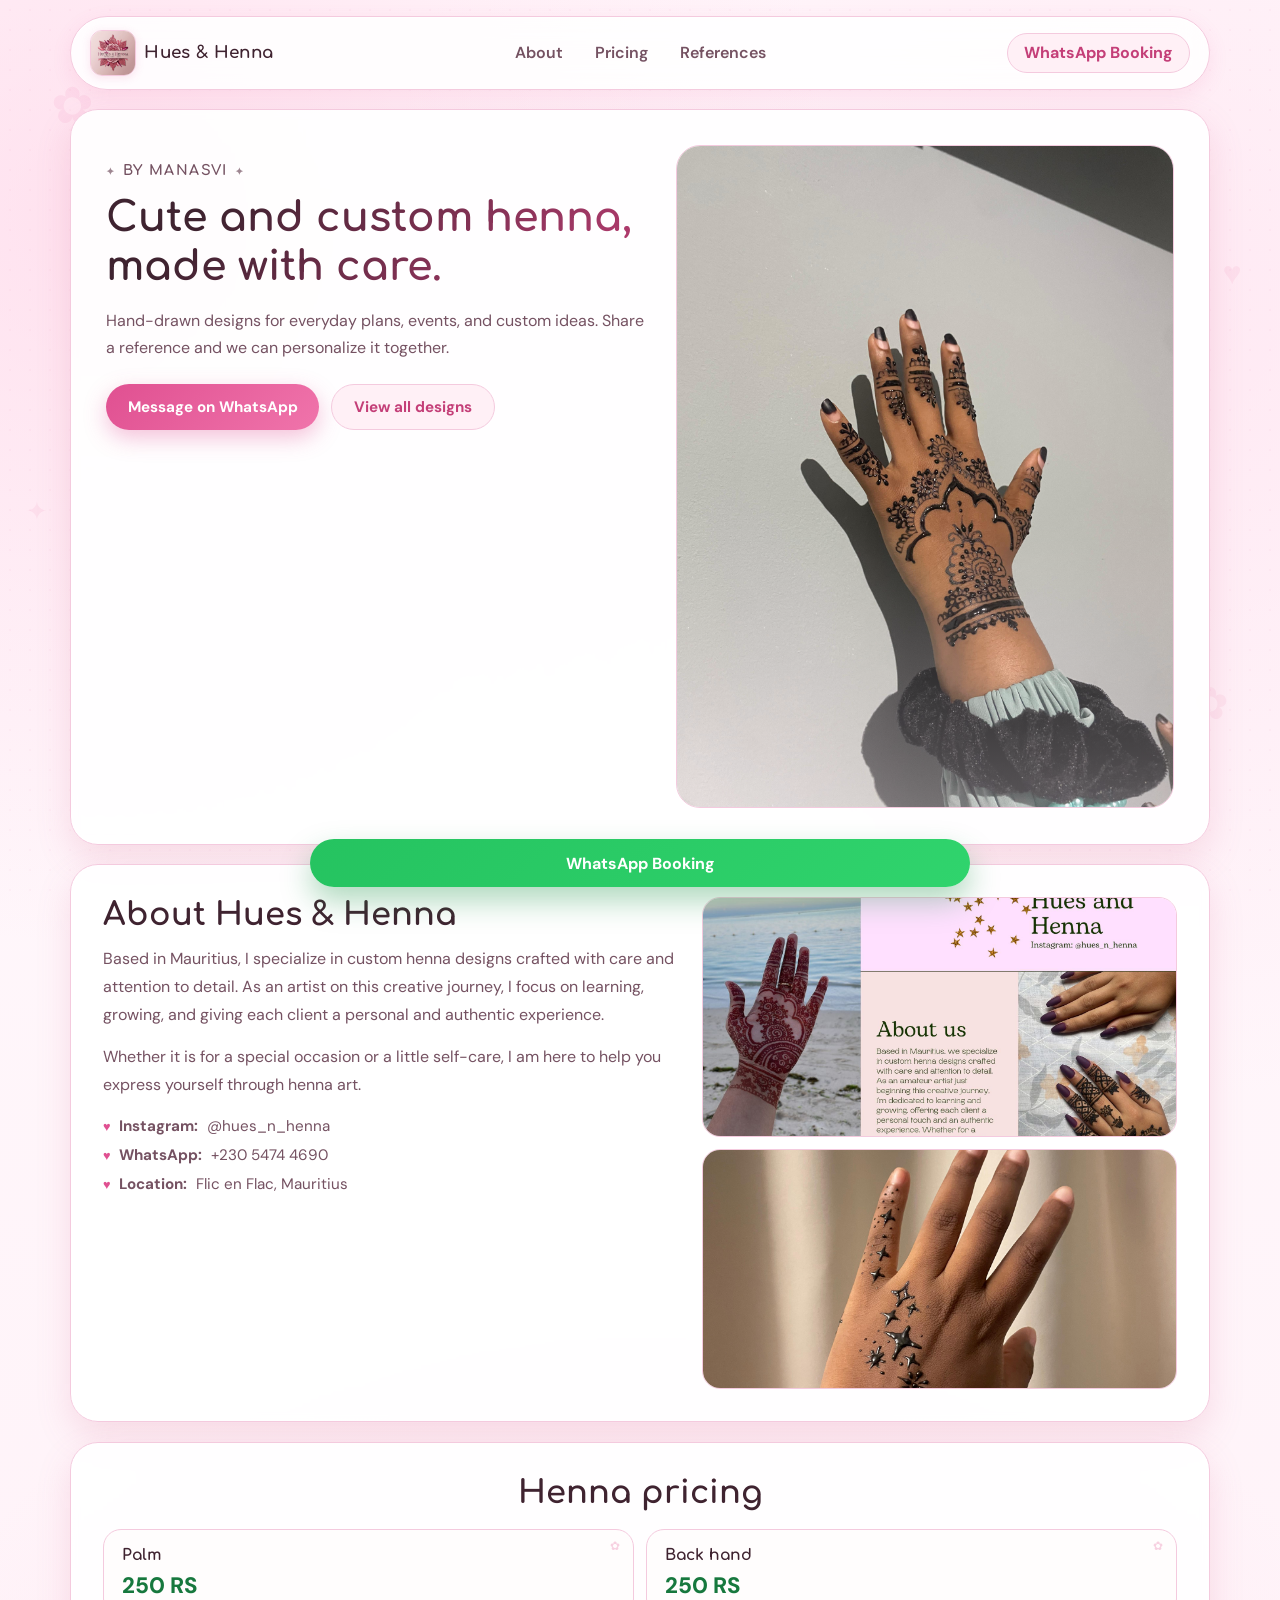
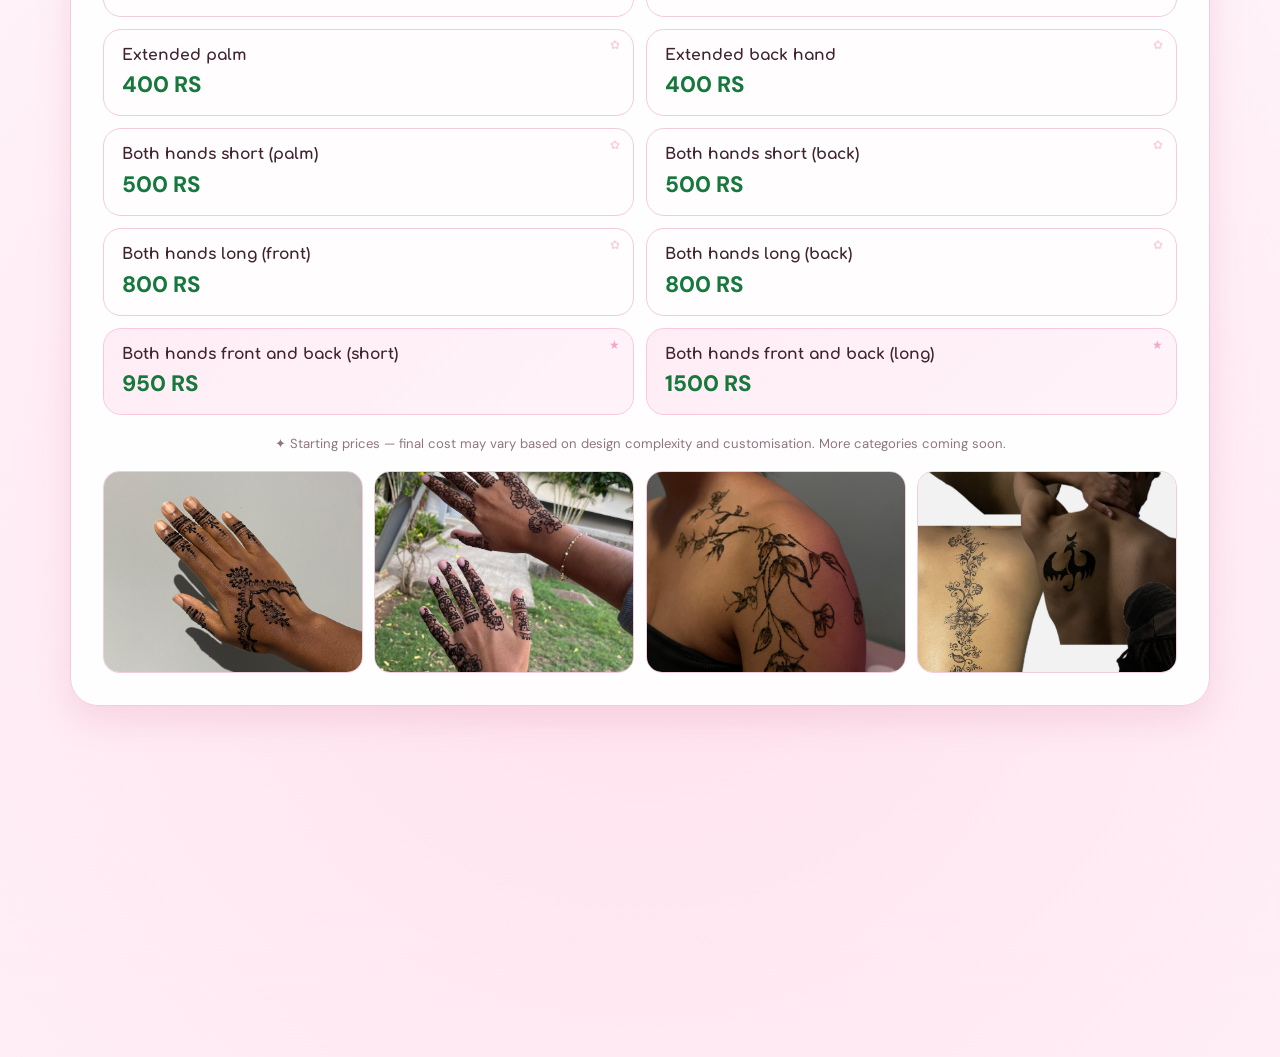
==== commit 34dce9a4: "Pricing links, mobile polish, bigger logo, and swipe lightbox - Each pricing card now links to refer" ====
--- a/index.html
+++ b/index.html
@@ -26,7 +26,6 @@
   <body>
     <div class="page-glow" aria-hidden="true"></div>
 
-    <!-- floating decorative shapes -->
     <span class="deco-float" aria-hidden="true" style="top:8%;left:4%;font-size:3.2rem;animation-duration:7s;">✿</span>
     <span class="deco-float" aria-hidden="true" style="top:28%;right:3%;font-size:2rem;animation-duration:9s;animation-delay:1.5s;">♥</span>
     <span class="deco-float" aria-hidden="true" style="top:55%;left:2%;font-size:1.6rem;animation-duration:8s;animation-delay:3s;">✦</span>
@@ -37,18 +36,23 @@
         <img src="assets/branding/logo.jpeg" alt="" class="brand-logo" />
         Hues &amp; Henna
       </a>
-      <nav class="top-nav" aria-label="Main navigation">
+      <nav class="top-nav" id="top-nav" aria-label="Main navigation">
         <a href="#about">About</a>
         <a href="#pricing">Pricing</a>
         <a href="references.html">References</a>
       </nav>
-      <a
-        class="cta-top"
-        href="https://wa.me/23054744690?text=Hi%20Manasvi%2C%20I%20want%20to%20book%20a%20henna%20design."
-        target="_blank"
-        rel="noopener noreferrer"
-        >WhatsApp Booking</a
-      >
+      <div style="display:flex;align-items:center;gap:0.5rem;">
+        <button class="nav-toggle" id="nav-toggle" aria-label="Toggle navigation" aria-expanded="false">
+          <span class="nav-toggle-icon">≡</span> Menu
+        </button>
+        <a
+          class="cta-top"
+          href="https://wa.me/23054744690?text=Hi%20Manasvi%2C%20I%20want%20to%20book%20a%20henna%20design."
+          target="_blank"
+          rel="noopener noreferrer"
+          >WhatsApp Booking</a
+        >
+      </div>
     </header>
 
     <main>
@@ -117,51 +121,52 @@
       <section class="pricing card reveal" id="pricing">
         <div class="section-head">
           <h2>Henna pricing</h2>
-          <p>Clear rates, straight from the price list.</p>
         </div>
 
         <div class="pricing-grid">
-          <article class="price-item">
+          <a class="price-item" href="references.html#hands">
             <h3>Palm</h3>
             <p>250 RS</p>
-          </article>
-          <article class="price-item">
+          </a>
+          <a class="price-item" href="references.html#hands">
             <h3>Back hand</h3>
             <p>250 RS</p>
-          </article>
-          <article class="price-item">
+          </a>
+          <a class="price-item" href="references.html#hands">
             <h3>Extended palm</h3>
             <p>400 RS</p>
-          </article>
-          <article class="price-item">
+          </a>
+          <a class="price-item" href="references.html#hands">
             <h3>Extended back hand</h3>
             <p>400 RS</p>
-          </article>
-          <article class="price-item">
+          </a>
+          <a class="price-item" href="references.html#hands">
             <h3>Both hands short (palm)</h3>
             <p>500 RS</p>
-          </article>
-          <article class="price-item">
+          </a>
+          <a class="price-item" href="references.html#hands">
             <h3>Both hands short (back)</h3>
             <p>500 RS</p>
-          </article>
-          <article class="price-item">
+          </a>
+          <a class="price-item" href="references.html#hands">
             <h3>Both hands long (front)</h3>
             <p>800 RS</p>
-          </article>
-          <article class="price-item">
+          </a>
+          <a class="price-item" href="references.html#hands">
             <h3>Both hands long (back)</h3>
             <p>800 RS</p>
-          </article>
-          <article class="price-item highlight">
+          </a>
+          <a class="price-item highlight" href="references.html#hands">
             <h3>Both hands front and back (short)</h3>
             <p>950 RS</p>
-          </article>
-          <article class="price-item highlight">
+          </a>
+          <a class="price-item highlight" href="references.html#hands">
             <h3>Both hands front and back (long)</h3>
             <p>1500 RS</p>
-          </article>
-        </div>
+          </a>
+        </div>
+
+        <p class="pricing-note">✦ Starting prices — final cost may vary based on design complexity and customisation. More categories coming soon.</p>
 
         <div class="sample-row">
           <figure>
@@ -252,33 +257,52 @@
       // Scroll reveal
       (function () {
         var els = document.querySelectorAll(".reveal");
-        var io = new IntersectionObserver(
-          function (entries) {
-            entries.forEach(function (entry) {
-              if (entry.isIntersecting) {
-                entry.target.classList.add("in-view");
-                io.unobserve(entry.target);
-              }
-            });
-          },
-          { threshold: 0.08, rootMargin: "0px 0px -30px 0px" }
-        );
+        var io = new IntersectionObserver(function (entries) {
+          entries.forEach(function (entry) {
+            if (entry.isIntersecting) {
+              entry.target.classList.add("in-view");
+              io.unobserve(entry.target);
+            }
+          });
+        }, { threshold: 0.08, rootMargin: "0px 0px -30px 0px" });
         els.forEach(function (el) { io.observe(el); });
       })();
 
+      // Hamburger
+      (function () {
+        var toggle = document.getElementById("nav-toggle");
+        var nav    = document.getElementById("top-nav");
+        if (!toggle || !nav) return;
+        toggle.addEventListener("click", function () {
+          var open = nav.classList.toggle("open");
+          toggle.setAttribute("aria-expanded", open);
+          toggle.querySelector(".nav-toggle-icon").textContent = open ? "✕" : "≡";
+        });
+        nav.querySelectorAll("a").forEach(function (a) {
+          a.addEventListener("click", function () {
+            nav.classList.remove("open");
+            toggle.setAttribute("aria-expanded", "false");
+            toggle.querySelector(".nav-toggle-icon").textContent = "≡";
+          });
+        });
+      })();
+
       // Lightbox
       (function () {
-        var lb     = document.getElementById("lightbox");
-        var lbImg  = document.getElementById("lb-img");
-        var lbCnt  = document.getElementById("lb-counter");
-        var items  = [];
-        var cur    = 0;
-
-        // Collect sample-row figures
-        document.querySelectorAll(".sample-row figure").forEach(function (fig) {
+        var lb    = document.getElementById("lightbox");
+        var lbImg = document.getElementById("lb-img");
+        var lbCnt = document.getElementById("lb-counter");
+        var items = [];
+        var cur   = 0;
+        var isTouchDevice = "ontouchstart" in window;
+
+        var figs = document.querySelectorAll(".sample-row figure");
+        figs.forEach(function (fig) {
           var img = fig.querySelector("img");
           items.push({ src: img.src, alt: img.alt });
-          fig.addEventListener("click", function () { open(items.length - 1 - (items.length - 1 - items.findIndex(function(x){ return x.src === img.src; }))); });
+        });
+        figs.forEach(function (fig, i) {
+          fig.addEventListener("click", function () { open(i); });
         });
 
         function open(idx) {
@@ -288,6 +312,16 @@
           lbCnt.textContent = (cur + 1) + " / " + items.length;
           lb.classList.add("open");
           document.body.style.overflow = "hidden";
+          // Show swipe hint on first open on touch devices
+          if (isTouchDevice && items.length > 1) {
+            var existing = lb.querySelector(".lb-swipe-hint");
+            if (existing) existing.remove();
+            var hint = document.createElement("span");
+            hint.className = "lb-swipe-hint";
+            hint.textContent = "← swipe to browse →";
+            lb.appendChild(hint);
+            setTimeout(function () { if (hint.parentNode) hint.remove(); }, 2800);
+          }
         }
 
         function close() {
@@ -295,17 +329,6 @@
           document.body.style.overflow = "";
           setTimeout(function () { lbImg.src = ""; }, 300);
         }
-
-        // Re-collect after DOM is ready
-        var figs = document.querySelectorAll(".sample-row figure");
-        items = [];
-        figs.forEach(function (fig) {
-          var img = fig.querySelector("img");
-          items.push({ src: img.src, alt: img.alt });
-        });
-        figs.forEach(function (fig, i) {
-          fig.addEventListener("click", function () { open(i); });
-        });
 
         document.getElementById("lb-close").addEventListener("click", close);
         document.getElementById("lb-prev").addEventListener("click", function () { open(cur - 1); });
@@ -317,6 +340,22 @@
           if (e.key === "ArrowLeft")  open(cur - 1);
           if (e.key === "ArrowRight") open(cur + 1);
         });
+
+        // Touch swipe
+        var tx = 0, ty = 0;
+        lb.addEventListener("touchstart", function (e) {
+          tx = e.touches[0].clientX;
+          ty = e.touches[0].clientY;
+        }, { passive: true });
+        lb.addEventListener("touchend", function (e) {
+          var dx = e.changedTouches[0].clientX - tx;
+          var dy = e.changedTouches[0].clientY - ty;
+          if (Math.abs(dx) > Math.abs(dy) && Math.abs(dx) > 48) {
+            dx < 0 ? open(cur + 1) : open(cur - 1);
+          } else if (dy > 80) {
+            close();
+          }
+        }, { passive: true });
       })();
     </script>
   </body>
--- a/styles.css
+++ b/styles.css
@@ -128,12 +128,13 @@
 }
 
 .brand-logo {
-  width: 34px;
-  height: 34px;
-  border-radius: 50%;
+  width: 46px;
+  height: 46px;
+  border-radius: 12px;
   object-fit: cover;
   border: 1.5px solid var(--outline);
   flex-shrink: 0;
+  box-shadow: 0 2px 8px rgba(224, 80, 145, 0.15);
 }
 
 .top-nav {
@@ -417,6 +418,9 @@
   position: relative;
   overflow: hidden;
   transition: transform 0.25s ease, box-shadow 0.25s ease;
+  text-decoration: none;
+  color: inherit;
+  display: block;
 }
 
 .price-item::before {
@@ -453,6 +457,14 @@
 .price-item.highlight::before {
   content: "★";
   opacity: 0.45;
+}
+
+.pricing-note {
+  margin: 0;
+  font-size: 0.82rem;
+  color: var(--text-muted);
+  text-align: center;
+  opacity: 0.8;
 }
 
 /* ── Sample row ── */
@@ -688,6 +700,33 @@
   transform: scale(1.06);
 }
 
+/* ── Hamburger nav toggle ── */
+.nav-toggle {
+  display: none;
+  align-items: center;
+  gap: 0.4rem;
+  background: var(--surface-soft);
+  border: 1px solid var(--outline);
+  border-radius: 999px;
+  color: var(--primary-deep);
+  font-weight: 700;
+  padding: 0.45rem 0.85rem;
+  cursor: pointer;
+  font-family: "DM Sans", sans-serif;
+  font-size: 0.88rem;
+  transition: background 0.2s ease;
+  flex-shrink: 0;
+}
+
+.nav-toggle:hover {
+  background: #ffe4f0;
+}
+
+.nav-toggle-icon {
+  font-size: 1.1rem;
+  line-height: 1;
+}
+
 /* ── Responsive ── */
 @media (max-width: 980px) {
   .hero,
@@ -709,22 +748,61 @@
     border-radius: 24px;
   }
 
-  .pricing-grid {
-    grid-template-columns: 1fr;
-  }
-
-  .sample-row {
-    grid-template-columns: repeat(2, minmax(0, 1fr));
+  .nav-toggle {
+    display: flex;
   }
 
   .top-nav {
     order: 3;
     width: 100%;
+    max-height: 0;
+    overflow: hidden;
     justify-content: center;
+    transition: max-height 0.35s ease, padding 0.3s ease;
+    padding: 0;
+  }
+
+  .top-nav.open {
+    max-height: 72px;
+    padding: 0.4rem 0;
+  }
+
+  .pricing-grid {
+    grid-template-columns: 1fr;
+  }
+
+  .sample-row {
+    grid-template-columns: repeat(2, minmax(0, 1fr));
   }
 
   .reference-grid {
     grid-template-columns: repeat(2, minmax(0, 1fr));
+  }
+
+  /* Touch active states */
+  .reference-card:active img {
+    transform: scale(1.03);
+    filter: brightness(0.88);
+  }
+
+  .price-item:active {
+    transform: scale(0.97);
+  }
+
+  .btn:active {
+    transform: scale(0.97) translateY(0) !important;
+  }
+
+  /* Bigger tap targets on price items */
+  .price-item {
+    padding: 1.1rem 1.2rem;
+  }
+
+  /* Lightbox nav buttons bigger on touch */
+  .lb-btn {
+    width: 52px;
+    height: 52px;
+    font-size: 1.3rem;
   }
 }
 
@@ -825,3 +903,25 @@
   font-family: "DM Sans", sans-serif;
   letter-spacing: 0.04em;
 }
+
+/* Swipe hint — shown briefly when lightbox opens on touch devices */
+.lb-swipe-hint {
+  position: absolute;
+  bottom: 3.2rem;
+  left: 50%;
+  transform: translateX(-50%);
+  color: rgba(255,255,255,0.55);
+  font-size: 0.78rem;
+  font-family: "DM Sans", sans-serif;
+  letter-spacing: 0.06em;
+  pointer-events: none;
+  animation: hintFade 2.8s ease forwards;
+  white-space: nowrap;
+}
+
+@keyframes hintFade {
+  0%   { opacity: 0; }
+   20% { opacity: 1; }
+  75% { opacity: 1; }
+  100% { opacity: 0; }
+}
